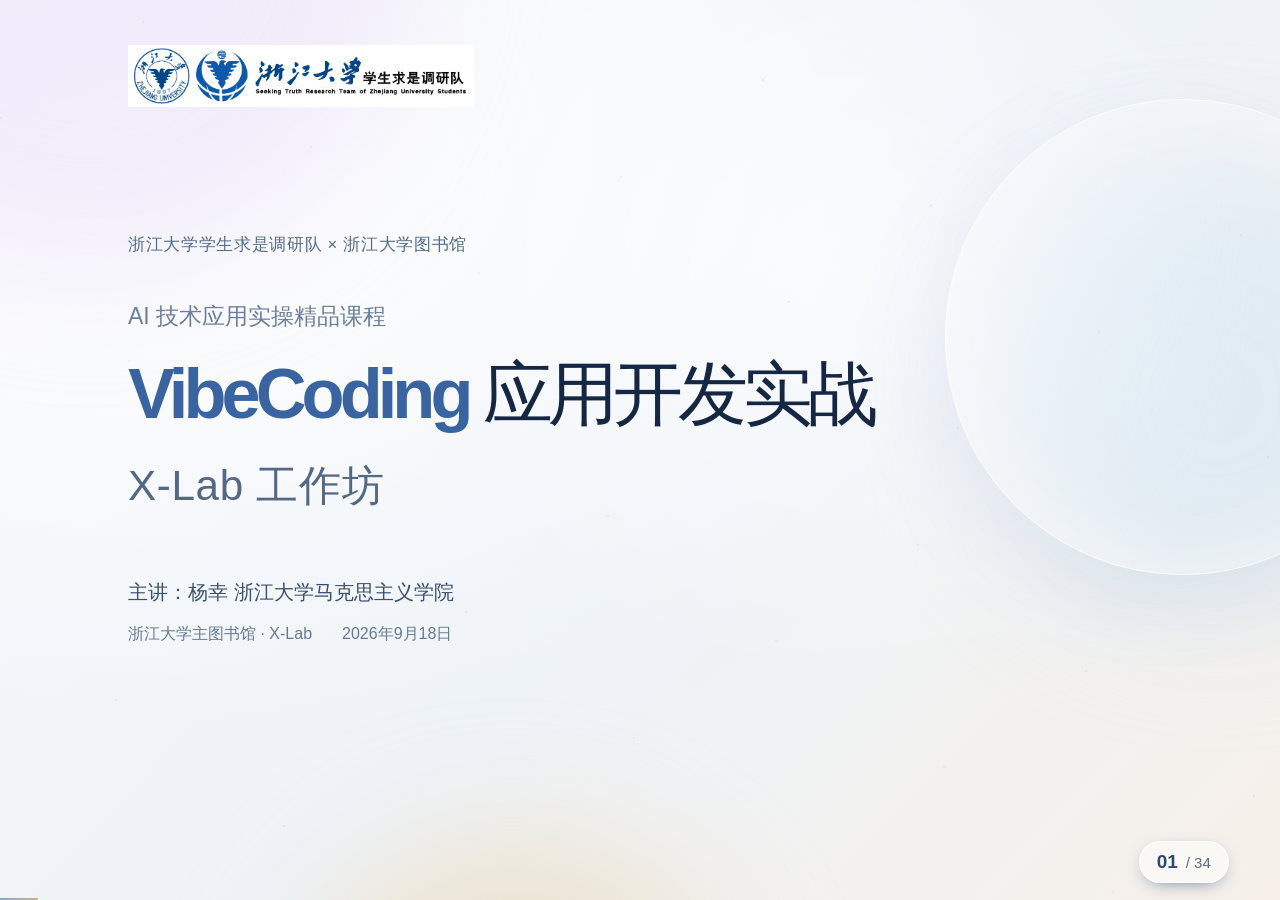
==== index.html @ e34c1a12 "Publish AI education workshop web course" ====
<!doctype html>
<html lang="zh-CN">
<head><meta charset="utf-8"><meta name="viewport" content="width=device-width,initial-scale=1,viewport-fit=cover"><meta name="theme-color" content="#f4f6fb"><title>VibeCoding 应用开发实战 · X-Lab 工作坊</title><link rel="stylesheet" href="styles.css"><script src="content.js" defer></script><script src="app.js" defer></script></head>
<body><div class="ambient" aria-hidden="true"><i class="orb orb-a"></i><i class="orb orb-b"></i><i class="orb orb-c"></i><div class="light"></div><div id="dust"></div></div><main id="deck" aria-label="X-Lab 工作坊课件"></main><button id="previous" class="edge previous" aria-label="上一页"><span>‹</span></button><button id="next" class="edge next" aria-label="下一页"><span>›</span></button><button id="page" class="page" aria-label="进入全屏"><b>01</b><span>/ 34</span></button><div id="progress" aria-hidden="true"></div><dialog id="game"><div class="game-bar"><select id="chapter" aria-label="选择游戏章节"></select><button id="close-game" aria-label="返回课件">返回课件 <span aria-hidden="true">×</span></button></div><iframe id="game-frame" title="教材知识消消乐" allow="fullscreen"></iframe></dialog></body></html>
---- styles.css ----
:root{--ink:#152743;--muted:#52617a;--blue:#315ec3;--gold:#b38a43;--line:rgba(124,148,187,.19);--glass:rgba(255,255,255,.60);--mx:65%;--my:30%;font-family:"Segoe UI","PingFang SC","Microsoft YaHei",sans-serif;color:var(--ink);background:#f3f5fa;font-synthesis:none}
*{box-sizing:border-box}html,body{margin:0;width:100%;height:100%;overflow:hidden}button,select{font:inherit}button{cursor:pointer}button:focus-visible,select:focus-visible{outline:3px solid #4877d5;outline-offset:5px}button{color:inherit}button:disabled{pointer-events:none}body{background:radial-gradient(ellipse at 12% 17%,#fff 0,transparent 55%),linear-gradient(135deg,#f5f6fa,#eef3f8 55%,#f6f0e9)}.ambient{position:fixed;inset:0;pointer-events:none;overflow:hidden}.orb{position:absolute;border-radius:50%;filter:blur(65px);opacity:.52}.orb-a{width:50vw;height:50vw;left:-18vw;top:-29vw;background:#e5dcf7}.orb-b{width:34vw;height:34vw;right:-12vw;top:20%;background:#d0e5f5}.orb-c{width:36vw;height:36vw;left:22%;bottom:-31vw;background:#e9d5ae}.light{position:absolute;inset:0;background:radial-gradient(circle at var(--mx) var(--my),rgba(255,255,255,.85),transparent 42%);opacity:.65}#dust{position:absolute;inset:0}.speck{position:absolute;width:2px;height:2px;border-radius:50%;background:#b89957;opacity:.18;box-shadow:0 0 7px #d8b366;animation:float 13s ease-in-out infinite alternate}@keyframes float{to{transform:translate3d(10px,-22px,0);opacity:.4}}
#deck{position:relative;width:100%;height:100%;isolation:isolate}.slide{position:absolute;inset:0;padding:clamp(30px,4.7vh,60px) clamp(34px,5.5vw,120px) clamp(54px,7vh,85px);display:flex;flex-direction:column;gap:clamp(18px,2.8vh,38px);overflow-y:auto;overflow-x:hidden;overscroll-behavior:contain;scrollbar-width:thin;scrollbar-color:#b8c7dd transparent}.slide[hidden]{display:none}.slide.entering{animation:arrive .42s cubic-bezier(.2,.8,.2,1)}@keyframes arrive{from{opacity:0;transform:translateY(12px)}to{opacity:1;transform:none}}.slide>*{position:relative}.slide-head{flex:none;max-width:1500px}.slide-head h1{margin:0;font-size:clamp(29px,3.05vw,59px);font-weight:650;line-height:1.35;letter-spacing:-.055em;text-wrap:balance}.slide-head h1:before{content:"";display:block;width:32px;height:3px;margin-bottom:18px;border-radius:8px;background:linear-gradient(90deg,#4473be,#d3b874)}.slide-head .subtitle{margin-top:14px}.subtitle,.eyebrow{font-size:clamp(15px,1.35vw,25px);line-height:1.7;color:var(--muted);margin:0}.eyebrow{letter-spacing:.08em;color:var(--blue)}.body{display:flex;flex-direction:column;gap:clamp(16px,2.5vh,30px);flex:1;min-height:0;justify-content:center}.grid{display:grid;gap:clamp(16px,2vw,34px);align-items:stretch}.cols-2{grid-template-columns:repeat(2,minmax(0,1fr))}.cols-3{grid-template-columns:repeat(3,minmax(0,1fr))}.cols-4{grid-template-columns:repeat(4,minmax(0,1fr))}.card{min-width:0;position:relative;background:linear-gradient(145deg,rgba(255,255,255,.8),rgba(255,255,255,.35));border:1px solid rgba(255,255,255,.91);border-radius:clamp(20px,2vw,32px);padding:clamp(22px,2.4vw,42px);box-shadow:var(--shadow-x,0px) var(--shadow-y,12px) 42px -20px rgba(52,77,122,.23),inset 0 0 0 1px rgba(123,149,187,.06);backdrop-filter:blur(24px);-webkit-backdrop-filter:blur(24px);overflow:hidden}.card:after{content:"";position:absolute;inset:0;pointer-events:none;border-radius:inherit;background:radial-gradient(circle at var(--mx) var(--my),rgba(255,255,255,.46),transparent 58%)}.card>*{position:relative;z-index:1}.card h2,.row h2{font-size:clamp(22px,1.95vw,36px);line-height:1.5;margin:0 0 15px;font-weight:650;letter-spacing:-.035em}.card p,.row p,.prose{font-size:clamp(18px,1.62vw,30px);line-height:1.8;margin:0;color:#354760;overflow-wrap:anywhere;white-space:pre-line}.card .number{display:block;font-size:clamp(34px,4vw,74px);line-height:1.1;color:#748fc2;font-weight:300;letter-spacing:-.055em;margin:0 0 clamp(20px,3vh,40px)}.callout{font-size:clamp(16px,1.38vw,26px);line-height:1.75;padding:18px 25px;border:1px solid #fff;border-radius:19px;background:rgba(255,255,255,.48);box-shadow:0 8px 25px -25px #25416e;color:#41556f;white-space:pre-line}.callout strong{font-weight:500}.rows{display:flex;flex-direction:column;gap:12px}.row{display:grid;grid-template-columns:minmax(150px,.25fr) 1fr;gap:28px;align-items:center;padding:clamp(16px,2vh,28px) clamp(22px,2.4vw,42px);border:1px solid rgba(255,255,255,.85);border-radius:23px;background:rgba(255,255,255,.48);box-shadow:0 8px 30px -27px #315174}.row h2{margin:0;color:#365987}.row p{line-height:1.65}.project .slide-head h1{font-size:clamp(38px,4.1vw,75px);color:#2b538d}.project .slide-head .subtitle{font-weight:500;color:#304563}.project .motto{font-size:clamp(16px,1.3vw,24px);color:#69809a;margin:12px 0 0;line-height:1.7}.project .row p{font-size:clamp(18px,1.55vw,29px)}.project .rows{gap:18px}.project .body{justify-content:center}.project .row{grid-template-columns:180px 1fr}.project .row h2{font-size:clamp(20px,1.7vw,31px)}
.cover{justify-content:center;gap:0;padding-left:10vw}.cover-logo{position:absolute;top:5vh;left:10vw;width:clamp(170px,19vw,360px);max-height:95px;object-fit:contain;object-position:left}.cover .institution{font-size:clamp(15px,1.3vw,24px);color:#536b8a;margin:0 0 5vh;letter-spacing:.04em}.cover .cover-kicker{font-size:clamp(19px,1.8vw,33px);font-weight:450;color:#6b7e9c;margin:0 0 2vh}.cover h1{font-size:clamp(46px,5.5vw,105px);font-weight:650;line-height:1.26;letter-spacing:-.07em;margin:0;max-width:95%;text-wrap:balance}.cover h1 em{font-style:normal;color:#3963a1}.cover .workshop{font-size:clamp(28px,3.3vw,61px);color:#536887;margin:2vh 0 7vh;font-weight:300;letter-spacing:.015em}.cover .presenter{font-size:clamp(18px,1.6vw,29px);margin:0 0 2vh;color:#3a506d}.cover .cover-bottom{display:flex;gap:30px;font-size:clamp(15px,1.25vw,23px);color:#667992}.cover:after{content:"";position:absolute;width:37vw;height:37vw;right:-11vw;top:11vh;border:1px solid rgba(255,255,255,.8);border-radius:50%;box-shadow:inset 0 0 90px rgba(255,255,255,.45),-20px 25px 80px rgba(120,151,200,.10);pointer-events:none;z-index:-1}.statement .body{align-items:flex-start;gap:4vh}.statement .big{font-size:clamp(30px,4.3vw,80px);line-height:1.5;font-weight:500;letter-spacing:-.045em;margin:0;white-space:pre-line;max-width:1400px}.statement .lead{font-size:clamp(23px,2.45vw,46px);color:#627797;margin:0;line-height:1.6;white-space:pre-line}.statement .signature{font-size:clamp(18px,1.7vw,31px);line-height:1.8;color:#486080;margin:0;white-space:pre-line}.connection{display:grid;grid-template-columns:1fr .7fr 1fr;align-items:center;gap:24px}.connection .bridge{text-align:center;color:#5c77a0;font-size:clamp(17px,1.6vw,30px);line-height:1.7}.bridge:after{content:"⟶";display:block;font-size:70px;line-height:1.2;font-weight:200;color:#8baccb}.app-card{padding:0 0 24px}.app-card img{width:100%;height:clamp(180px,32vh,400px);object-fit:contain;background:rgba(255,255,255,.55);display:block;padding:12px}.app-card h2,.app-card p{margin:18px 28px 0}.app-card p{font-size:clamp(16px,1.4vw,26px);margin-top:9px}.prompts .card p{font-size:clamp(17px,1.5vw,29px);line-height:1.65}.prompts .card{border-top:3px solid #b9ccec}.pairing{display:grid;grid-template-columns:.65fr 2fr .65fr;align-items:center;gap:3vw}.persona{font-size:clamp(60px,8vw,140px);font-weight:250;text-align:center;color:#5277ae}.exchange{display:grid;gap:23px}.exchange .card{padding:22px;text-align:center}.exchange p{font-size:clamp(20px,1.8vw,33px)}.exchange .card:nth-child(2){background:linear-gradient(130deg,#e0eafb88,#fff9)}.round{display:grid;grid-template-columns:.62fr 1.4fr;gap:5vw;align-items:center}.round .round-label{font-size:clamp(38px,5vw,90px);font-weight:350;line-height:1.55;white-space:pre-line;color:#5478a8;letter-spacing:-.05em}.round .prose{font-size:clamp(22px,2vw,37px);line-height:1.8}.round .callout{margin-top:26px}.visual-review{display:grid;grid-template-columns:1.05fr 1fr;gap:3vw;align-items:center}.visual-review>img{width:100%;max-height:63vh;object-fit:contain;border-radius:25px;box-shadow:0 20px 60px -35px #264770}.visual-review .card{padding:18px 26px}.visual-review .card h2{font-size:clamp(20px,1.65vw,31px);margin:0 0 6px}.visual-review .card p{font-size:clamp(16px,1.35vw,25px);line-height:1.6}.visual-review .card p+p{margin-top:6px;color:#517096}.visual-review .stack{display:grid;gap:15px}.game-slide .body{align-items:center}.game-slide .slide-head h1{font-size:clamp(29px,3vw,57px)}.game-preview{display:block;position:relative;border:0;background:transparent;padding:0;border-radius:26px;overflow:hidden;max-width:1100px;width:82%;box-shadow:0 25px 65px -30px #354776}.game-preview img{display:block;width:100%;max-height:53vh;object-fit:contain}.game-preview .play-badge{position:absolute;right:22px;bottom:22px;width:62px;height:62px;border-radius:50%;background:#ffffffe3;color:#35659b;display:grid;place-items:center;font-size:24px;box-shadow:0 7px 28px #1022403b}.game-slide .source{font-size:clamp(15px,1.25vw,23px);color:#5e718b;margin:12px 0 0;line-height:1.7}.game-slide .eyebrow{margin-bottom:10px}.game-link{background:rgba(255,255,255,.7);border:1px solid white;border-radius:99px;padding:13px 24px;font-size:clamp(15px,1.25vw,23px);color:#45638f}.video-slide{padding:0;background:#070a12;overflow:hidden;justify-content:center}.video-slide video{display:block;width:100%;height:100%;object-fit:contain;outline:none}.video-toggle{position:absolute;top:50%;left:50%;transform:translate(-50%,-50%);width:90px;height:90px;border-radius:50%;background:#ffffffcb;border:1px solid #fff;display:grid;place-items:center;color:#365c93;box-shadow:0 12px 50px #0004;backdrop-filter:blur(20px)}.video-toggle svg{width:30px;height:30px;margin-left:5px}.video-slide.playing .video-toggle{opacity:0;pointer-events:none}.video-slide .video-toggle{transition:opacity .2s}.video-slide:has(video:focus-visible){outline:3px solid #7bafff;outline-offset:-4px}.edge{position:fixed;top:0;bottom:0;width:3.4vw;min-width:24px;background:transparent;border:0;z-index:10;padding:0;display:grid;place-items:center;touch-action:manipulation}.previous{left:0}.next{right:0}.edge span{width:34px;height:54px;border-radius:25px;font-size:38px;line-height:45px;font-weight:250;color:#5d7699;background:#ffffff88;backdrop-filter:blur(12px);opacity:0;transition:opacity .2s}.edge:hover span,.edge:focus-visible span{opacity:1}.edge:disabled span{opacity:0}.page{position:fixed;z-index:11;bottom:max(17px,env(safe-area-inset-bottom));right:clamp(25px,4vw,80px);border:1px solid #ffffffc9;border-radius:99px;padding:9px 17px;display:flex;gap:8px;align-items:baseline;background:#ffffff84;backdrop-filter:blur(22px);box-shadow:0 5px 20px -10px #25426e;color:#5c6c83;font-size:15px;font-variant-numeric:tabular-nums}.page b{font-size:19px;color:#2f4a72;font-weight:550}body.is-video .page{background:#16223966;border-color:#ffffff22;color:#a2b4ce;opacity:.45}body.is-video .page b{color:#dce8ff}body.is-video .page:hover{opacity:1}#progress{position:fixed;left:0;bottom:0;height:2px;width:calc(100% / 34);background:linear-gradient(90deg,#87a6d4,#cbb482);z-index:12;transition:width .35s}#game{padding:0;margin:0;max-width:none;max-height:none;width:100vw;height:100dvh;border:0;background:#07132e;overflow:hidden}#game[open]{display:flex;flex-direction:column}#game::backdrop{background:#07132e}.game-bar{height:62px;flex:none;display:flex;gap:15px;align-items:center;justify-content:space-between;padding:10px max(20px,env(safe-area-inset-right)) 10px max(20px,env(safe-area-inset-left));background:#f0f4fc}.game-bar select,.game-bar button{border:1px solid #d5dfed;border-radius:50px;color:#36547d;background:#fff;padding:9px 18px;min-height:42px;font-size:15px}.game-bar button span{font-size:22px;line-height:1;margin-left:16px}#game-frame{width:100%;height:100%;min-height:0;flex:1;border:0;background:#07132e}.compact .row p{font-size:clamp(18px,1.56vw,29px)}.compact .callout{font-size:clamp(16px,1.34vw,25px)}.quote{font-size:clamp(18px,1.65vw,31px);line-height:1.7;color:#355779;margin:0}.quote-label{font-size:clamp(16px,1.35vw,25px);margin:0 0 8px;color:#7183a0}.topics .card h2{color:#3d6394}.topics .card p+p{margin-top:7px;font-size:clamp(16px,1.4vw,26px);color:#6d7c93}.topics .card{padding:26px 32px}
@media(min-width:1700px){.slide{gap:35px}.rows{gap:18px}.row{padding-top:25px;padding-bottom:25px}.cover{padding-left:11vw}.card p{line-height:1.85}}
@media(max-width:1000px) and (min-width:701px){.slide{padding-left:5vw;padding-right:5vw}.slide-head h1{font-size:31px}.card{padding:22px}.card h2{font-size:22px}.card p{font-size:18px}.project .row{grid-template-columns:140px 1fr}.project .row p{font-size:17px}.row{gap:18px}.row p{font-size:18px}.cols-4{gap:12px}.cols-4 .card{padding:19px}.visual-review{gap:20px}.visual-review .card{padding:13px 18px}.visual-review .card p{font-size:16px}}
@media(max-height:650px) and (min-width:701px){.slide{padding-top:23px;padding-bottom:50px;gap:15px}.slide-head h1{font-size:28px}.slide-head h1:before{margin-bottom:10px}.body{gap:14px;min-height:initial;flex-shrink:0}.card{padding:20px}.card h2{margin-bottom:9px;font-size:21px}.card p{font-size:17px;line-height:1.65}.card .number{font-size:42px;margin-bottom:15px}.row{padding:13px 23px;gap:18px}.row h2{font-size:19px}.row p,.project .row p,.compact .row p{font-size:17px;line-height:1.55}.rows,.project .rows{gap:10px}.callout{font-size:15px;padding:11px 19px}.project .slide-head h1{font-size:35px}.project .slide-head .subtitle{font-size:16px;margin-top:8px}.project .motto{font-size:15px;margin-top:6px}.visual-review .card{padding:12px 20px}.visual-review .card p{font-size:15px}.visual-review .stack{gap:10px}.visual-review>img{max-height:65vh}.cover h1{font-size:56px}.cover .cover-kicker{font-size:23px}.cover .institution{margin-bottom:4vh}.cover-logo{width:180px}.cover .workshop{font-size:33px;margin-bottom:5vh}.prompts .card p{font-size:16px}.game-preview img{max-height:48vh}.round .prose{font-size:21px}.round .round-label{font-size:40px}}
@media(max-width:700px){.slide{padding:35px 27px 76px;gap:25px;justify-content:flex-start}.slide-head h1{font-size:29px;line-height:1.4;letter-spacing:-.05em}.slide-head h1:before{margin-bottom:16px}.subtitle,.eyebrow{font-size:15px}.body{flex:initial;min-height:initial;justify-content:flex-start;gap:20px}.grid{gap:16px}.cols-2,.cols-3,.cols-4{grid-template-columns:1fr}.card{padding:25px;border-radius:24px}.card h2{font-size:23px;margin-bottom:13px}.card p{font-size:18px;line-height:1.8}.card .number{font-size:40px;margin-bottom:19px}.callout,.compact .callout{font-size:16px;line-height:1.8;padding:19px 22px}.row,.project .row{grid-template-columns:1fr;gap:8px;padding:21px 23px;border-radius:22px}.row h2,.project .row h2{font-size:20px}.row p,.project .row p,.compact .row p{font-size:18px;line-height:1.8}.rows,.project .rows{gap:15px}.project .slide-head h1{font-size:38px}.project .motto{font-size:16px;line-height:1.75}.project .slide-head .subtitle{font-size:18px}.cover{justify-content:center;padding-left:30px;padding-right:27px;padding-top:115px;padding-bottom:90px}.cover-logo{width:200px;left:30px;top:33px;max-height:65px}.cover .institution{font-size:14px;line-height:1.9;margin-bottom:37px;max-width:280px}.cover .cover-kicker{font-size:19px;line-height:1.6;max-width:260px}.cover h1{font-size:43px;line-height:1.3;max-width:100%;letter-spacing:-.065em}.cover .workshop{font-size:31px;margin:22px 0 45px}.cover .presenter{font-size:16px;line-height:1.8}.cover .cover-bottom{font-size:14px;gap:9px;flex-direction:column}.cover:after{width:300px;height:300px;right:-150px;top:28vh}.statement .big{font-size:34px;line-height:1.6}.statement .lead{font-size:23px;line-height:1.7}.statement .signature{font-size:17px}.statement .body{gap:30px;padding-top:35px}.connection{grid-template-columns:1fr;gap:20px}.connection .bridge{font-size:17px}.bridge:after{content:"↓";font-size:36px}.app-card{padding:0 0 25px}.app-card img{height:auto;max-height:280px}.app-card h2,.app-card p{margin-left:22px;margin-right:22px}.app-card p{font-size:17px}.prompts .card p{font-size:17px}.pairing{grid-template-columns:1fr;gap:20px}.persona{font-size:53px;line-height:1.2}.exchange{gap:14px}.exchange p{font-size:19px}.round{grid-template-columns:1fr;gap:25px}.round .round-label{font-size:40px;line-height:1.4}.round .prose{font-size:20px}.visual-review{grid-template-columns:1fr;gap:24px}.visual-review>img{max-height:none}.visual-review .card{padding:22px}.visual-review .card h2{font-size:21px}.visual-review .card p{font-size:17px;line-height:1.75}.game-slide .slide-head h1{font-size:30px}.game-slide .source{font-size:15px}.game-preview{width:100%;border-radius:20px}.game-preview img{max-height:none}.game-preview .play-badge{width:50px;height:50px;right:15px;bottom:15px;font-size:19px}.game-link{font-size:15px;line-height:1.7;padding:11px 19px}.game-slide .body{padding-top:20px}.video-slide{padding:0;height:100dvh;justify-content:center;gap:0}.video-slide video{height:100%;flex:1;min-height:0}.edge{width:20px;min-width:20px}.edge span{width:20px;font-size:27px;background:#ffffff50}.page{right:23px;bottom:max(17px,env(safe-area-inset-bottom));font-size:13px;padding:7px 14px}.page b{font-size:16px}.quote{font-size:18px}.quote-label{font-size:16px}.topics .card{padding:24px}.topics .card p+p{font-size:16px}.game-bar{height:61px;padding:9px 12px}.game-bar select,.game-bar button{font-size:14px;padding:8px 13px}.game-bar button span{margin-left:6px}.orb-a{width:90vw;height:90vw}.orb-b{width:80vw;height:80vw;right:-50vw}.orb-c{width:80vw;height:80vw;bottom:-50vw}}
@media(prefers-reduced-motion:reduce){*,*:before,*:after{animation:none!important;transition:none!important;scroll-behavior:auto!important}.light{display:none}}@media(prefers-reduced-transparency:reduce){.card,.row,.callout,.page{background:#fdfefe;backdrop-filter:none}.ambient{opacity:.3}}

.slide.video-slide{padding:0!important;gap:0!important;min-height:0;overflow:hidden}

.cover-logo{mix-blend-mode:multiply;width:clamp(200px,27vw,470px)}
@media(max-width:700px){.cover-logo{width:250px;max-width:calc(100vw - 60px)}}
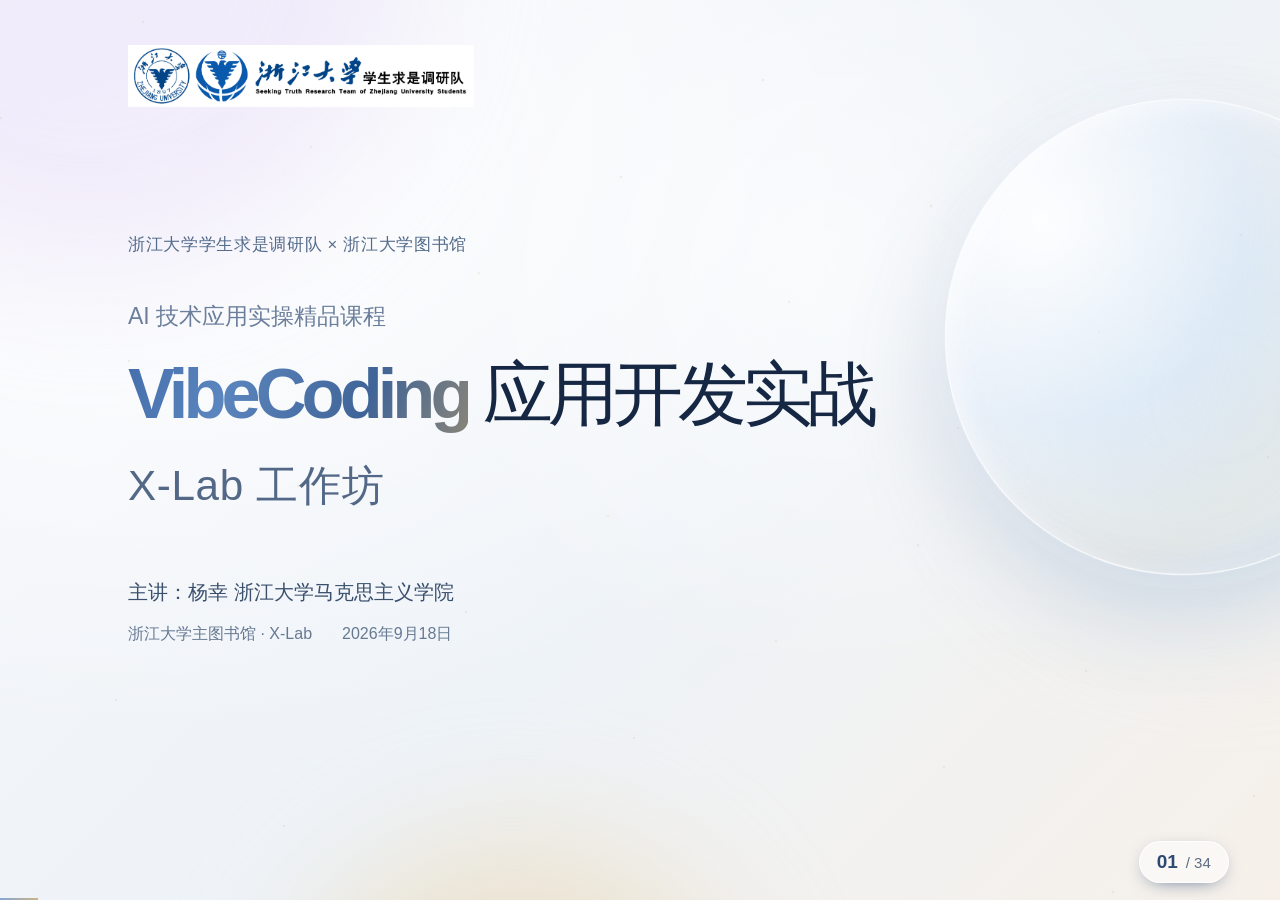
==== commit 051d488d: "Enhance course glass surfaces and gold cursor sparkle" ====
--- a/index.html
+++ b/index.html
@@ -1,4 +1,4 @@
 <!doctype html>
 <html lang="zh-CN">
-<head><meta charset="utf-8"><meta name="viewport" content="width=device-width,initial-scale=1,viewport-fit=cover"><meta name="theme-color" content="#f4f6fb"><title>VibeCoding 应用开发实战 · X-Lab 工作坊</title><link rel="stylesheet" href="styles.css"><script src="content.js" defer></script><script src="app.js" defer></script></head>
+<head><meta charset="utf-8"><meta name="viewport" content="width=device-width,initial-scale=1,viewport-fit=cover"><meta name="theme-color" content="#f4f6fb"><title>VibeCoding 应用开发实战 · X-Lab 工作坊</title><link rel="stylesheet" href="styles.css?v=fairydust-1"><script src="content.js" defer></script><script src="app.js?v=fairydust-1" defer></script><script src="motion.js?v=fairydust-1" defer></script></head>
 <body><div class="ambient" aria-hidden="true"><i class="orb orb-a"></i><i class="orb orb-b"></i><i class="orb orb-c"></i><div class="light"></div><div id="dust"></div></div><main id="deck" aria-label="X-Lab 工作坊课件"></main><button id="previous" class="edge previous" aria-label="上一页"><span>‹</span></button><button id="next" class="edge next" aria-label="下一页"><span>›</span></button><button id="page" class="page" aria-label="进入全屏"><b>01</b><span>/ 34</span></button><div id="progress" aria-hidden="true"></div><dialog id="game"><div class="game-bar"><select id="chapter" aria-label="选择游戏章节"></select><button id="close-game" aria-label="返回课件">返回课件 <span aria-hidden="true">×</span></button></div><iframe id="game-frame" title="教材知识消消乐" allow="fullscreen"></iframe></dialog></body></html>
--- a/styles.css
+++ b/styles.css
@@ -12,3 +12,29 @@
 
 .cover-logo{mix-blend-mode:multiply;width:clamp(200px,27vw,470px)}
 @media(max-width:700px){.cover-logo{width:250px;max-width:calc(100vw - 60px)}}
+
+/* Pointer-reactive glass: local lighting, a beveled edge and restrained depth. */
+#deck{z-index:1}
+.surface{position:relative;isolation:isolate;--local-x:50%;--local-y:35%;--tilt-x:0deg;--tilt-y:0deg;--cast-x:0px;--cast-y:14px;transform:perspective(1200px) rotateX(0deg) rotateY(0deg) translateY(0);transition:transform .5s cubic-bezier(.2,.75,.2,1),box-shadow .4s ease,border-color .35s ease;box-shadow:0 14px 32px -23px rgba(39,65,108,.30),0 2px 6px -4px rgba(54,83,134,.12),inset 0 1px 0 rgba(255,255,255,.98),inset 0 -1px 0 rgba(137,166,203,.10)}
+.surface>*{position:relative;z-index:1}
+.surface::after{content:"";position:absolute;inset:0;z-index:0;border-radius:inherit;pointer-events:none;background:radial-gradient(ellipse 330px 240px at var(--local-x) var(--local-y),rgba(255,255,255,.98) 0%,rgba(220,236,255,.48) 28%,rgba(244,226,190,.23) 48%,transparent 74%);opacity:0;transition:opacity .35s ease}
+.surface::before{content:"";position:absolute;inset:0;z-index:3;border-radius:inherit;padding:1.6px;pointer-events:none;background:radial-gradient(ellipse 230px 170px at var(--local-x) var(--local-y),#fff 0%,#d7b56f 24%,#9fc5f2 48%,rgba(216,227,242,.14) 80%);-webkit-mask:linear-gradient(#fff 0 0) content-box,linear-gradient(#fff 0 0);-webkit-mask-composite:xor;mask:linear-gradient(#fff 0 0) content-box,linear-gradient(#fff 0 0);mask-composite:exclude;opacity:.22;transition:opacity .3s ease}
+.surface.lit{z-index:2;border-color:rgba(205,221,241,.95);transform:perspective(1200px) rotateX(var(--tilt-x)) rotateY(var(--tilt-y)) translateY(-3px);box-shadow:var(--cast-x) var(--cast-y) 42px -17px rgba(54,83,128,.29),0 4px 12px -6px rgba(67,91,132,.19),inset 0 1px 0 #fff,inset 0 -1px 0 rgba(129,165,213,.17);transition:transform .16s ease-out,box-shadow .2s ease-out,border-color .2s ease}
+.surface.lit::after{opacity:.92}.surface.lit::before{opacity:1}
+.card.surface{background:linear-gradient(145deg,rgba(255,255,255,.85),rgba(235,242,251,.42))}
+.row.surface{background:linear-gradient(125deg,rgba(255,255,255,.70),rgba(241,246,253,.44))}
+.game-preview.surface::after{z-index:2;background:radial-gradient(ellipse 280px 200px at var(--local-x) var(--local-y),rgba(255,255,255,.2),transparent 75%)}
+#cursor-aura{position:fixed;left:0;top:0;width:280px;height:280px;margin:-140px 0 0 -140px;transform:translate3d(var(--cursor-x,-400px),var(--cursor-y,-400px),0);z-index:0;pointer-events:none;border-radius:50%;background:radial-gradient(circle,rgba(253,246,220,.53) 0%,rgba(190,219,251,.26) 32%,rgba(195,213,244,.09) 55%,transparent 72%);opacity:0;transition:opacity .3s ease;filter:blur(3px)}
+.pointer-active #cursor-aura{opacity:1}
+#pointer-gold{position:fixed;inset:0;z-index:9;pointer-events:none;opacity:.85}
+.cover:after{background:radial-gradient(circle at 26% 20%,rgba(255,255,255,.85),rgba(212,229,250,.30) 39%,rgba(234,218,189,.19) 67%,rgba(255,255,255,.13) 82%);transform:translate3d(var(--cover-x,0px),var(--cover-y,0px),0) rotate(-12deg);border-color:rgba(255,255,255,.95);box-shadow:inset 9px 11px 25px rgba(255,255,255,.65),inset -12px -16px 40px rgba(122,157,205,.16),-25px 35px 85px rgba(94,124,169,.17),0 0 0 14px rgba(255,255,255,.12);transition:transform .5s cubic-bezier(.2,.75,.2,1)}
+.cover h1 em{background:linear-gradient(110deg,#345f9d 10%,#5b85be 42%,#3f6497 68%,#a4906d 95%);background-size:160% 100%;background-position:var(--mx,50%) center;background-clip:text;-webkit-background-clip:text;color:transparent}
+.slide.entering{animation:page-arrive .58s cubic-bezier(.16,.8,.18,1) both}
+@keyframes page-arrive{from{opacity:0;transform:translate3d(calc(var(--slide-direction,1)*34px),8px,0) scale(.994)}to{opacity:1;transform:translate3d(0,0,0) scale(1)}}
+.slide.entering .slide-head{animation:heading-arrive .7s cubic-bezier(.16,.8,.18,1) both}
+@keyframes heading-arrive{from{opacity:0;transform:translateY(11px)}to{opacity:1;transform:none}}
+.page{transition:transform .25s ease,box-shadow .25s ease,background .25s ease}.page:hover{transform:translateY(-2px);background:#ffffffce;box-shadow:0 8px 23px -9px #44659755}.page:active{transform:translateY(0) scale(.96)}
+@media(hover:none),(pointer:coarse){#cursor-aura,#pointer-gold{display:none}.surface::before{animation:glass-breathe 6s ease-in-out infinite;opacity:.25}.surface:nth-child(2n)::before{animation-delay:-2s}.surface:nth-child(3n)::before{animation-delay:-4s}.surface.pressed{transform:perspective(1200px) scale(.988) translateY(1px);box-shadow:0 5px 13px -9px #31517455;transition:transform .13s ease,box-shadow .13s ease}.surface.pressed::after{opacity:.72}.cover:after{animation:cover-breathe 7s ease-in-out infinite}}
+@keyframes glass-breathe{0%,100%{opacity:.20}50%{opacity:.62}}
+@keyframes cover-breathe{0%,100%{transform:translateY(0) rotate(-12deg)}50%{transform:translateY(-7px) rotate(-10deg)}}
+@media(prefers-reduced-motion:reduce){#cursor-aura,#pointer-gold{display:none!important}.surface,.surface.lit,.surface.pressed,.cover:after{transform:none!important}.surface::after{opacity:0!important}.surface::before{opacity:.22!important}.slide.entering,.slide.entering .slide-head{animation:none!important}.page:hover,.page:active{transform:none!important}}
